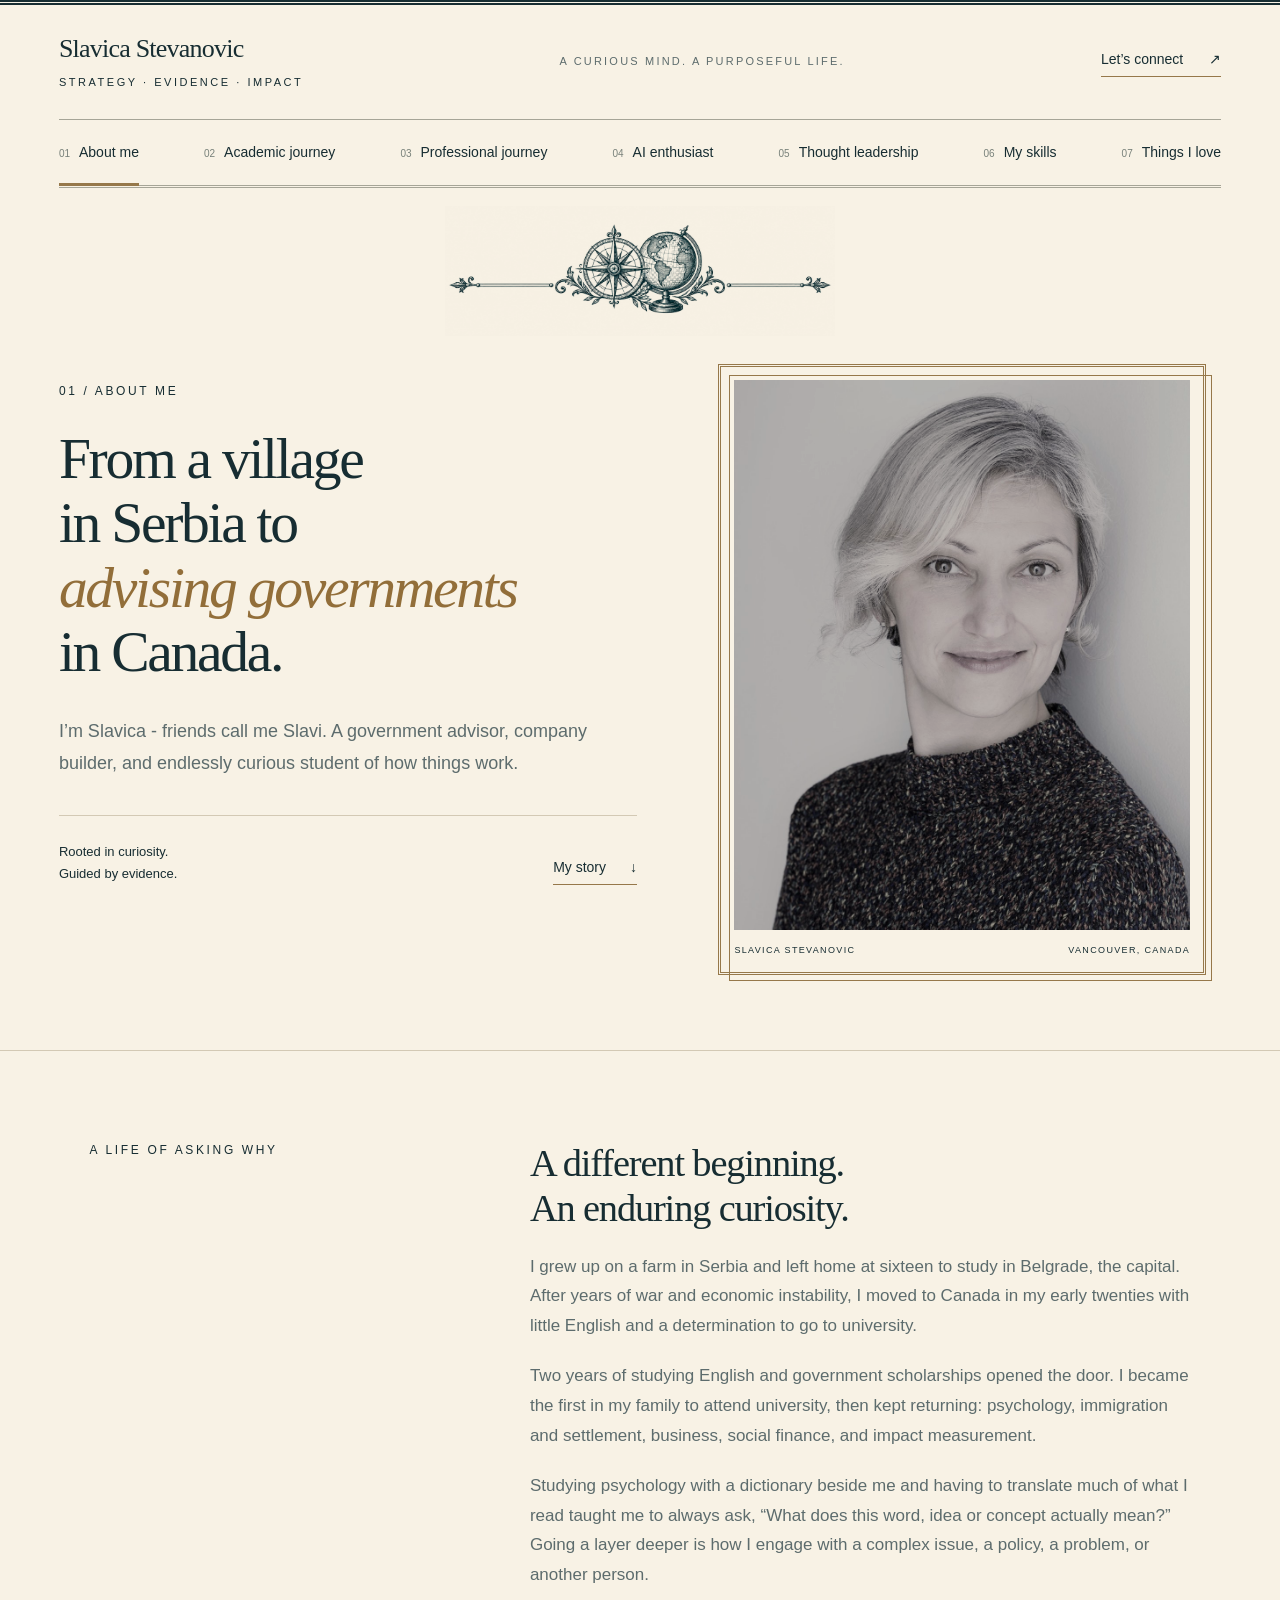
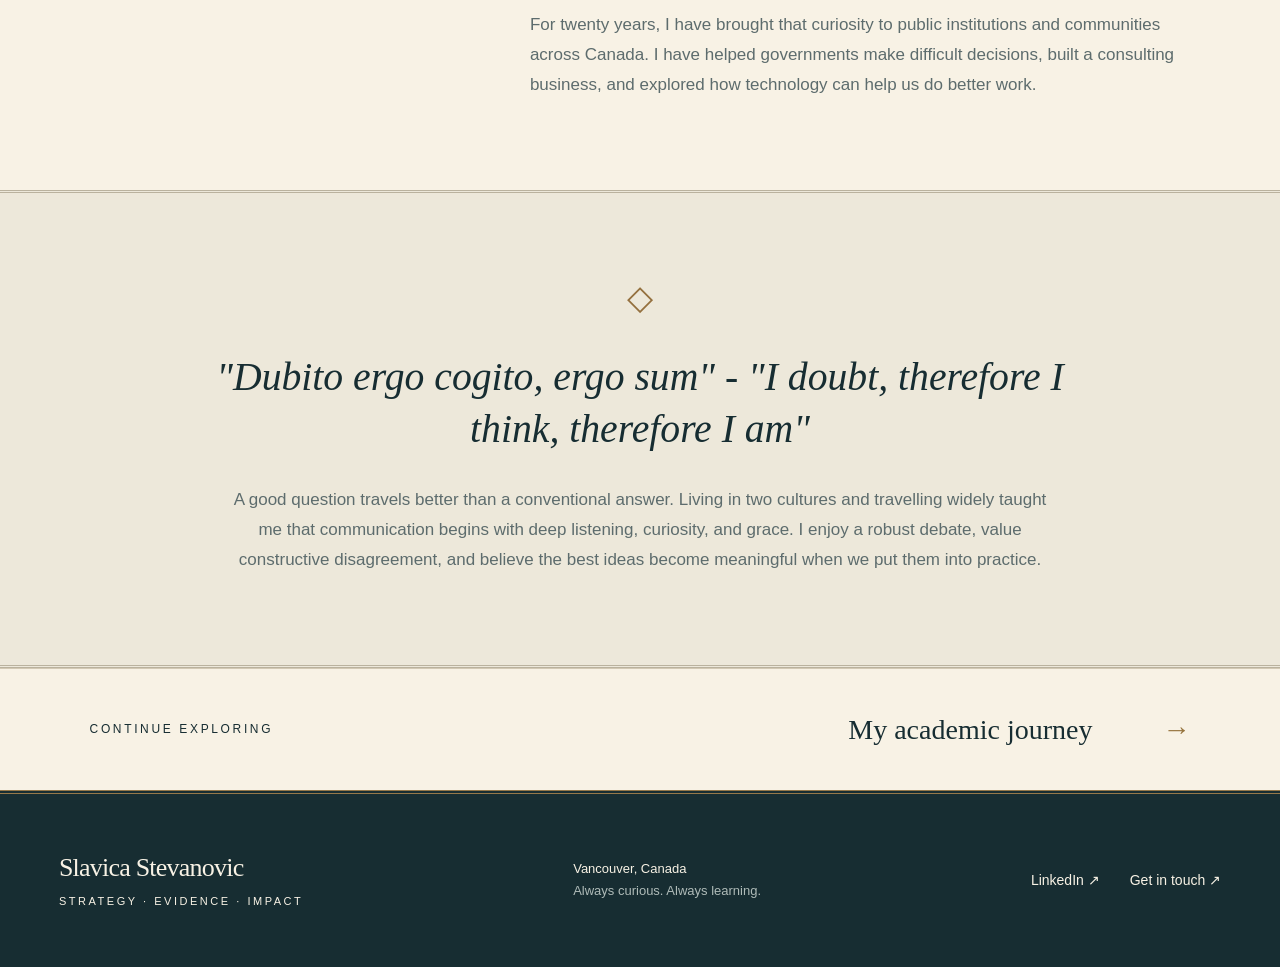
==== index.html @ 5a5bf916 "Add files via upload" ====
<!DOCTYPE html><html lang="en"><head><meta charSet="utf-8"/><meta name="viewport" content="width=device-width, initial-scale=1"/><link rel="stylesheet" href="./assets/site-1.css"><title>Slavica Stevanovic | Strategy, evidence &amp; impact</title><meta name="description" content="Government advisor, company builder, and AI enthusiast. Explore Slavica Stevanovic’s work, ideas, and journey from Serbia to Canada."/><meta name="robots" content="index, follow"/><link rel="icon" href="./favicon.svg"/>
</head><body><a class="skip-link" href="#main">Skip to content</a><header class="site-header"><div class="masthead"><a class="wordmark" href="./">Slavica Stevanovic<span>STRATEGY · EVIDENCE · IMPACT</span></a><span class="masthead-note">A CURIOUS MIND. A PURPOSEFUL LIFE.</span><button class="menu-toggle" aria-expanded="false" aria-controls="main-navigation">Explore +</button><a class="masthead-link" href="mailto:slavi.stevanovic@gmail.com">Let’s connect <span aria-hidden="true">↗</span></a></div><nav id="main-navigation" aria-label="Main navigation" class="navigation"><a href="./" aria-current="page"><span class="nav-number">0<!-- -->1</span>About me</a><a href="./academic/"><span class="nav-number">0<!-- -->2</span>Academic journey</a><a href="./professional/"><span class="nav-number">0<!-- -->3</span>Professional journey</a><a href="./ai/"><span class="nav-number">0<!-- -->4</span>AI enthusiast</a><a href="./thought-leadership/"><span class="nav-number">0<!-- -->5</span>Thought leadership</a><a href="./skills/"><span class="nav-number">0<!-- -->6</span>My skills</a><a href="./things-i-love/"><span class="nav-number">0<!-- -->7</span>Things I love</a></nav></header><main id="main" class="page-about"><div class="newspaper-ornament" aria-hidden="true"><span></span><img src="./ornaments/about.png" alt="" width="390" height="130"/><span></span></div><section class="about-hero"><div class="hero-copy"><p class="eyebrow">01 / ABOUT ME</p><h1><span>From a village</span><span><br/>in Serbia to</span><span><br/><em>advising governments</em></span><span><br/>in Canada.</span></h1><p class="hero-intro">I’m Slavica - friends call me Slavi. A government advisor, company builder, and endlessly curious student of how things work.</p><div class="hero-bottom"><span>Rooted in curiosity.<br/>Guided by evidence.</span><a class="text-link" href="#story">My story <span aria-hidden="true">↓</span></a></div></div><figure class="portrait-frame"><img class="" src="./photos/portrait.jpg" alt="Portrait of Slavica Stevanovic" loading="eager" decoding="async"/><figcaption>SLAVICA STEVANOVIC <span>VANCOUVER, CANADA</span></figcaption></figure></section><section id="story" class="section story-grid"><p class="eyebrow">A LIFE OF ASKING WHY</p><div><h2><span>A different beginning.</span><span><br/>An enduring curiosity.</span></h2><p>I grew up on a farm in Serbia and left home at sixteen to study in Belgrade, the capital. After years of war and economic instability, I moved to Canada in my early twenties with little English and a determination to go to university.</p><p>Two years of studying English and government scholarships opened the door. I became the first in my family to attend university, then kept returning: psychology, immigration and settlement, business, social finance, and impact measurement.</p><p>Studying psychology with a dictionary beside me and having to translate much of what I read taught me to always ask, “What does this word, idea or concept actually mean?” Going a layer deeper is how I engage with a complex issue, a policy, a problem, or another person.</p><p>For twenty years, I have brought that curiosity to public institutions and communities across Canada. I have helped governments make difficult decisions, built a consulting business, and explored how technology can help us do better work.</p></div></section><section class="quote-section"><span class="deco-mark" aria-hidden="true">◇</span><blockquote>&quot;Dubito ergo cogito, ergo sum&quot; - &quot;I doubt, therefore I think, therefore I am&quot;</blockquote><p>A good question travels better than a conventional answer. Living in two cultures and travelling widely taught me that communication begins with deep listening, curiosity, and grace. I enjoy a robust debate, value constructive disagreement, and believe the best ideas become meaningful when we put them into practice.</p></section><div class="next-page"><span class="eyebrow">CONTINUE EXPLORING</span><a href="./academic/">My academic journey<!-- --> <span aria-hidden="true">→</span></a></div></main><footer class="footer"><a class="wordmark" href="./">Slavica Stevanovic<span>STRATEGY · EVIDENCE · IMPACT</span></a><p>Vancouver, Canada<br/><span>Always curious. Always learning.</span></p><div><a href="https://www.linkedin.com/in/slavica-stevanovic-21113720">LinkedIn ↗</a><a href="mailto:slavi.stevanovic@gmail.com">Get in touch ↗</a></div></footer><script defer src="./assets/site.js"></script></body></html>
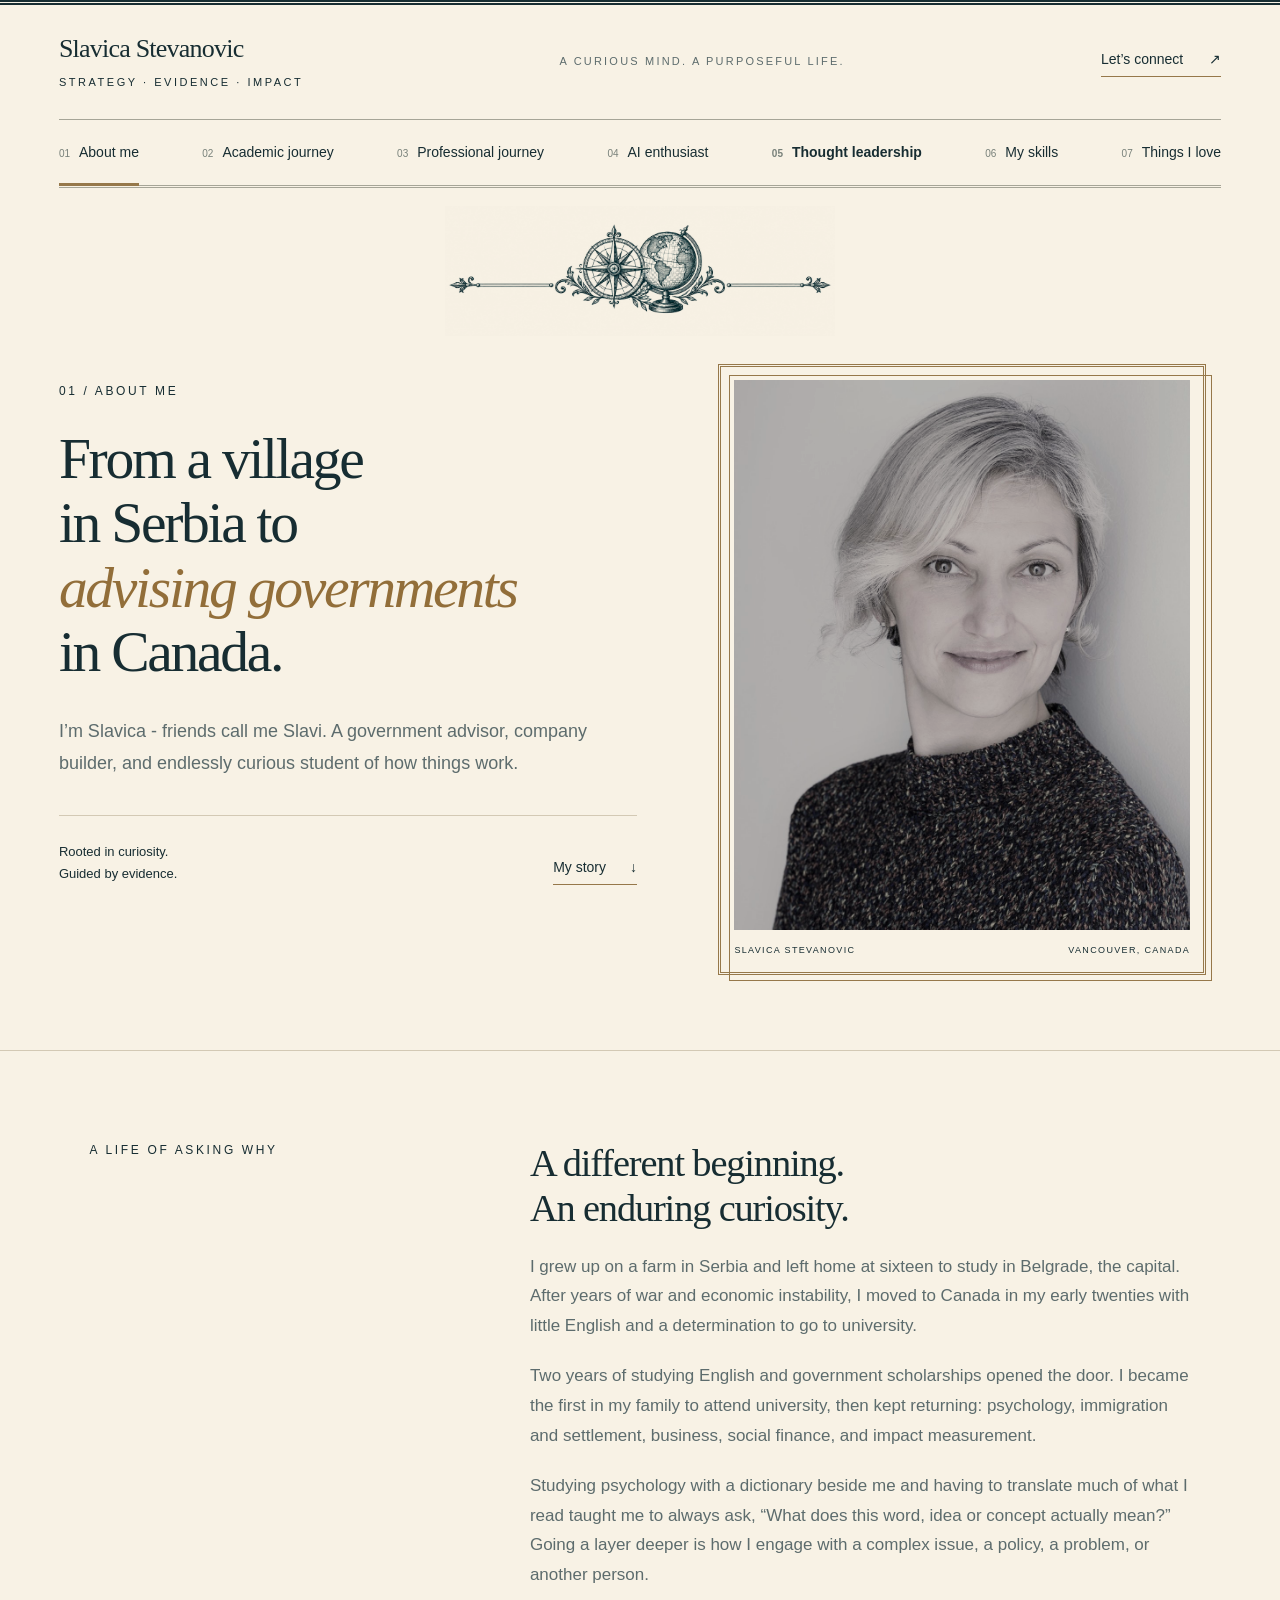
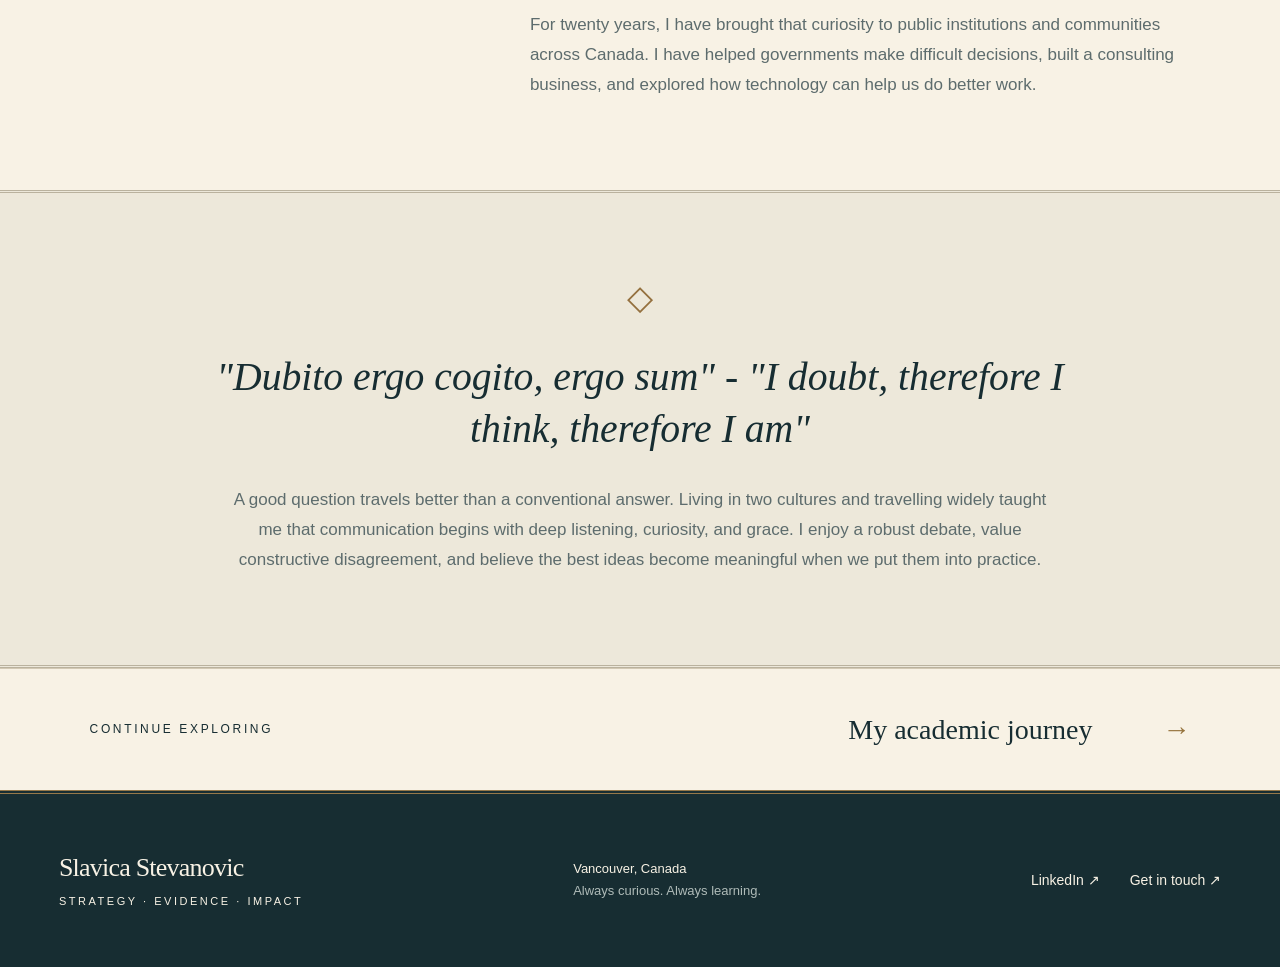
==== commit 4053be49: "Add Personal Musings essay and update Thought Leadership layout" ====
--- a/index.html
+++ b/index.html
@@ -1,2 +1,2 @@
 <!DOCTYPE html><html lang="en"><head><meta charSet="utf-8"/><meta name="viewport" content="width=device-width, initial-scale=1"/><link rel="stylesheet" href="./assets/site-1.css"><title>Slavica Stevanovic | Strategy, evidence &amp; impact</title><meta name="description" content="Government advisor, company builder, and AI enthusiast. Explore Slavica Stevanovic’s work, ideas, and journey from Serbia to Canada."/><meta name="robots" content="index, follow"/><link rel="icon" href="./favicon.svg"/>
-</head><body><a class="skip-link" href="#main">Skip to content</a><header class="site-header"><div class="masthead"><a class="wordmark" href="./">Slavica Stevanovic<span>STRATEGY · EVIDENCE · IMPACT</span></a><span class="masthead-note">A CURIOUS MIND. A PURPOSEFUL LIFE.</span><button class="menu-toggle" aria-expanded="false" aria-controls="main-navigation">Explore +</button><a class="masthead-link" href="mailto:slavi.stevanovic@gmail.com">Let’s connect <span aria-hidden="true">↗</span></a></div><nav id="main-navigation" aria-label="Main navigation" class="navigation"><a href="./" aria-current="page"><span class="nav-number">0<!-- -->1</span>About me</a><a href="./academic/"><span class="nav-number">0<!-- -->2</span>Academic journey</a><a href="./professional/"><span class="nav-number">0<!-- -->3</span>Professional journey</a><a href="./ai/"><span class="nav-number">0<!-- -->4</span>AI enthusiast</a><a href="./thought-leadership/"><span class="nav-number">0<!-- -->5</span>Thought leadership</a><a href="./skills/"><span class="nav-number">0<!-- -->6</span>My skills</a><a href="./things-i-love/"><span class="nav-number">0<!-- -->7</span>Things I love</a></nav></header><main id="main" class="page-about"><div class="newspaper-ornament" aria-hidden="true"><span></span><img src="./ornaments/about.png" alt="" width="390" height="130"/><span></span></div><section class="about-hero"><div class="hero-copy"><p class="eyebrow">01 / ABOUT ME</p><h1><span>From a village</span><span><br/>in Serbia to</span><span><br/><em>advising governments</em></span><span><br/>in Canada.</span></h1><p class="hero-intro">I’m Slavica - friends call me Slavi. A government advisor, company builder, and endlessly curious student of how things work.</p><div class="hero-bottom"><span>Rooted in curiosity.<br/>Guided by evidence.</span><a class="text-link" href="#story">My story <span aria-hidden="true">↓</span></a></div></div><figure class="portrait-frame"><img class="" src="./photos/portrait.jpg" alt="Portrait of Slavica Stevanovic" loading="eager" decoding="async"/><figcaption>SLAVICA STEVANOVIC <span>VANCOUVER, CANADA</span></figcaption></figure></section><section id="story" class="section story-grid"><p class="eyebrow">A LIFE OF ASKING WHY</p><div><h2><span>A different beginning.</span><span><br/>An enduring curiosity.</span></h2><p>I grew up on a farm in Serbia and left home at sixteen to study in Belgrade, the capital. After years of war and economic instability, I moved to Canada in my early twenties with little English and a determination to go to university.</p><p>Two years of studying English and government scholarships opened the door. I became the first in my family to attend university, then kept returning: psychology, immigration and settlement, business, social finance, and impact measurement.</p><p>Studying psychology with a dictionary beside me and having to translate much of what I read taught me to always ask, “What does this word, idea or concept actually mean?” Going a layer deeper is how I engage with a complex issue, a policy, a problem, or another person.</p><p>For twenty years, I have brought that curiosity to public institutions and communities across Canada. I have helped governments make difficult decisions, built a consulting business, and explored how technology can help us do better work.</p></div></section><section class="quote-section"><span class="deco-mark" aria-hidden="true">◇</span><blockquote>&quot;Dubito ergo cogito, ergo sum&quot; - &quot;I doubt, therefore I think, therefore I am&quot;</blockquote><p>A good question travels better than a conventional answer. Living in two cultures and travelling widely taught me that communication begins with deep listening, curiosity, and grace. I enjoy a robust debate, value constructive disagreement, and believe the best ideas become meaningful when we put them into practice.</p></section><div class="next-page"><span class="eyebrow">CONTINUE EXPLORING</span><a href="./academic/">My academic journey<!-- --> <span aria-hidden="true">→</span></a></div></main><footer class="footer"><a class="wordmark" href="./">Slavica Stevanovic<span>STRATEGY · EVIDENCE · IMPACT</span></a><p>Vancouver, Canada<br/><span>Always curious. Always learning.</span></p><div><a href="https://www.linkedin.com/in/slavica-stevanovic-21113720">LinkedIn ↗</a><a href="mailto:slavi.stevanovic@gmail.com">Get in touch ↗</a></div></footer><script defer src="./assets/site.js"></script></body></html>+</head><body><a class="skip-link" href="#main">Skip to content</a><header class="site-header"><div class="masthead"><a class="wordmark" href="./">Slavica Stevanovic<span>STRATEGY · EVIDENCE · IMPACT</span></a><span class="masthead-note">A CURIOUS MIND. A PURPOSEFUL LIFE.</span><button class="menu-toggle" aria-expanded="false" aria-controls="main-navigation">Explore +</button><a class="masthead-link" href="mailto:slavi.stevanovic@gmail.com">Let’s connect <span aria-hidden="true">↗</span></a></div><nav id="main-navigation" aria-label="Main navigation" class="navigation"><a href="./" aria-current="page"><span class="nav-number">0<!-- -->1</span>About me</a><a href="./academic/"><span class="nav-number">0<!-- -->2</span>Academic journey</a><a href="./professional/"><span class="nav-number">0<!-- -->3</span>Professional journey</a><a href="./ai/"><span class="nav-number">0<!-- -->4</span>AI enthusiast</a><a href="./thought-leadership/" class="writing-nav-link"><span class="nav-number">0<!-- -->5</span>Thought leadership</a><a href="./skills/"><span class="nav-number">0<!-- -->6</span>My skills</a><a href="./things-i-love/"><span class="nav-number">0<!-- -->7</span>Things I love</a></nav></header><main id="main" class="page-about"><div class="newspaper-ornament" aria-hidden="true"><span></span><img src="./ornaments/about.png" alt="" width="390" height="130"/><span></span></div><section class="about-hero"><div class="hero-copy"><p class="eyebrow">01 / ABOUT ME</p><h1><span>From a village</span><span><br/>in Serbia to</span><span><br/><em>advising governments</em></span><span><br/>in Canada.</span></h1><p class="hero-intro">I’m Slavica - friends call me Slavi. A government advisor, company builder, and endlessly curious student of how things work.</p><div class="hero-bottom"><span>Rooted in curiosity.<br/>Guided by evidence.</span><a class="text-link" href="#story">My story <span aria-hidden="true">↓</span></a></div></div><figure class="portrait-frame"><img class="" src="./photos/portrait.jpg" alt="Portrait of Slavica Stevanovic" loading="eager" decoding="async"/><figcaption>SLAVICA STEVANOVIC <span>VANCOUVER, CANADA</span></figcaption></figure></section><section id="story" class="section story-grid"><p class="eyebrow">A LIFE OF ASKING WHY</p><div><h2><span>A different beginning.</span><span><br/>An enduring curiosity.</span></h2><p>I grew up on a farm in Serbia and left home at sixteen to study in Belgrade, the capital. After years of war and economic instability, I moved to Canada in my early twenties with little English and a determination to go to university.</p><p>Two years of studying English and government scholarships opened the door. I became the first in my family to attend university, then kept returning: psychology, immigration and settlement, business, social finance, and impact measurement.</p><p>Studying psychology with a dictionary beside me and having to translate much of what I read taught me to always ask, “What does this word, idea or concept actually mean?” Going a layer deeper is how I engage with a complex issue, a policy, a problem, or another person.</p><p>For twenty years, I have brought that curiosity to public institutions and communities across Canada. I have helped governments make difficult decisions, built a consulting business, and explored how technology can help us do better work.</p></div></section><section class="quote-section"><span class="deco-mark" aria-hidden="true">◇</span><blockquote>&quot;Dubito ergo cogito, ergo sum&quot; - &quot;I doubt, therefore I think, therefore I am&quot;</blockquote><p>A good question travels better than a conventional answer. Living in two cultures and travelling widely taught me that communication begins with deep listening, curiosity, and grace. I enjoy a robust debate, value constructive disagreement, and believe the best ideas become meaningful when we put them into practice.</p></section><div class="next-page"><span class="eyebrow">CONTINUE EXPLORING</span><a href="./academic/">My academic journey<!-- --> <span aria-hidden="true">→</span></a></div></main><footer class="footer"><a class="wordmark" href="./">Slavica Stevanovic<span>STRATEGY · EVIDENCE · IMPACT</span></a><p>Vancouver, Canada<br/><span>Always curious. Always learning.</span></p><div><a href="https://www.linkedin.com/in/slavica-stevanovic-21113720">LinkedIn ↗</a><a href="mailto:slavi.stevanovic@gmail.com">Get in touch ↗</a></div></footer><script defer src="./assets/site.js"></script></body></html>
